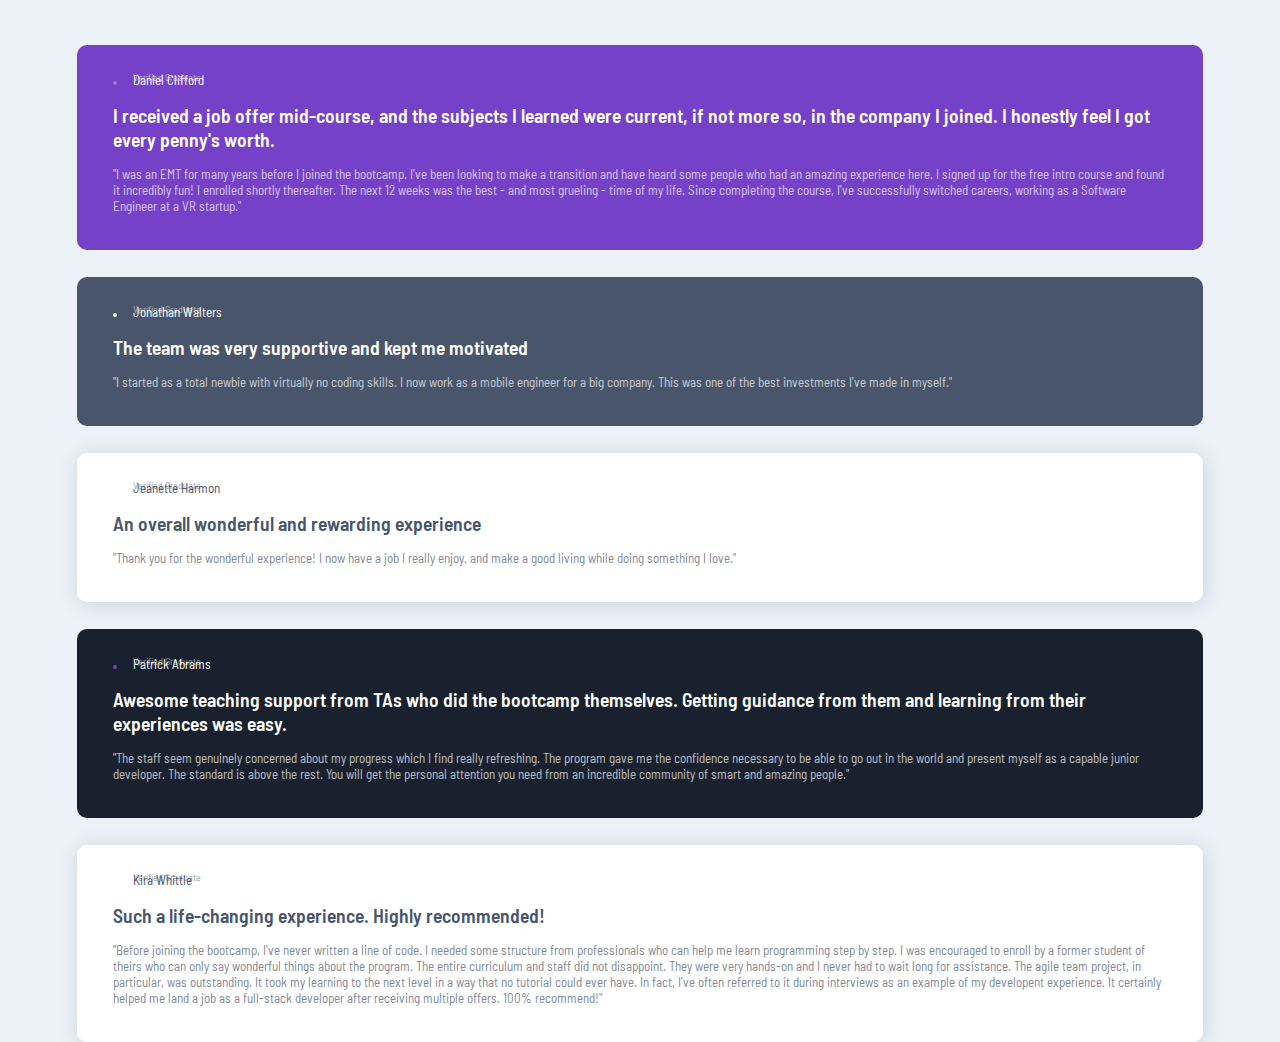
==== testimonials-grid-section-main/index.html @ 7d4dfe3a "Add files via upload" ====
<!DOCTYPE html>
<html lang="en">
<head>
  <meta charset="UTF-8">
  <meta name="viewport" content="width=device-width, initial-scale=1.0"> <!-- displays site properly based on user's device -->
  <link rel="preconnect" href="https://fonts.googleapis.com">
  <link rel="preconnect" href="https://fonts.gstatic.com" crossorigin>
  <link href="https://fonts.googleapis.com/css2?family=Barlow+Semi+Condensed:wght@500;600&display=swap" rel="stylesheet">
  <link rel="icon" type="image/png" sizes="32x32" href="./images/favicon-32x32.png">
  <link rel="stylesheet" type="text/css" href="./style.css">
  <title>Frontend Mentor | testimonials-grid-section-main</title>
</head>
<body>
  <main class="grid-container">
    <section class="user user-1">
      <div class="header">
        <img class="head" src="./images/image-daniel.jpg" alt="">
        <span class="user-name">Daniel Clifford</span>
        <span class="user-status">Verified Graduate</span>
      </div>
      <p class="title">I received a job offer mid-course, and the subjects I learned were current, if not more so, 
  in the company I joined. I honestly feel I got every penny's worth.</p>
      <p class="content">"I was an EMT for many years before I joined the bootcamp. I've been looking to make a 
        transition and have heard some people who had an amazing experience here. I signed up 
        for the free intro course and found it incredibly fun! I enrolled shortly thereafter. 
        The next 12 weeks was the best - and most grueling - time of my life. Since completing 
        the course, I've successfully switched careers, working as a Software Engineer at a VR startup."</p>
      <img id="big-quotation" src="./images/bg-pattern-quotation.svg" alt="">
    </section>
    <section class="user user-2">
      <div class="header">
        <img class="head" src="./images/image-jonathan.jpg" alt="">
        <span class="user-name">Jonathan Walters</span>
        <span class="user-status">Verified Graduate</span>
      </div>
      <p class="title">The team was very supportive and kept me motivated</p>
      <p class="content">"I started as a total newbie with virtually no coding skills. I now work as a mobile engineer 
        for a big company. This was one of the best investments I've made in myself."</p>
    </section>
    <section class="user user-3">
      <div class="header">
        <img class="head" src="./images/image-jeanette.jpg" alt="">
        <span class="user-name">Jeanette Harmon</span>
        <span class="user-status">Verified Graduate</span>
      </div>
      <p class="title">An overall wonderful and rewarding experience</p>
      <p class="content">"Thank you for the wonderful experience! I now have a job I really enjoy, and make a good living 
        while doing something I love."</p>
    </section>
    <section class="user user-4">
      <div class="header">
        <img class="head" src="./images/image-patrick.jpg" alt="">
        <span class="user-name">Patrick Abrams</span>
        <span class="user-status">Verified Graduate</span>
      </div>
      <p class="title">Awesome teaching support from TAs who did the bootcamp themselves. Getting guidance from them and 
        learning from their experiences was easy.</p>
      <p class="content">"The staff seem genuinely concerned about my progress which I find really refreshing. The program 
        gave me the confidence necessary to be able to go out in the world and present myself as a capable 
        junior developer. The standard is above the rest. You will get the personal attention you need from 
        an incredible community of smart and amazing people."</p>
    </section>
    <section class="user user-5">
      <div class="header">
        <img class="head" src="./images/image-kira.jpg" alt="">
        <span class="user-name">Kira Whittle</span>
        <span class="user-status">Verified Graduate</span>
      </div>
      <p class="title">Such a life-changing experience. Highly recommended!</p>
      <p class="content">"Before joining the bootcamp, I've never written a line of code. I needed some structure from 
        professionals who can help me learn programming step by step. I was encouraged to enroll by a former 
        student of theirs who can only say wonderful things about the program. The entire curriculum and staff 
        did not disappoint. They were very hands-on and I never had to wait long for assistance. The agile team 
        project, in particular, was outstanding. It took my learning to the next level in a way that no tutorial 
        could ever have. In fact, I've often referred to it during interviews as an example of my developent 
        experience. It certainly helped me land a job as a full-stack developer after receiving multiple offers. 
        100% recommend!"</p>
    </section>
  </main>
</body>
</html>
---- testimonials-grid-section-main/style.css ----
html {
    box-sizing: border-box;
    font-size: 13px;
    font-family: 'Barlow Semi Condensed', sans-serif;
}

*, *:after, *:before {
    box-sizing: inherit;
    padding: 0;
    margin: 0;
}

body {
    padding: 0 6%;
    background-color: #edf2f8;
}

.grid-container {
    margin: 5vh 0;
    display: grid;
    width: 100%;
    height: 100vh;
    justify-content: center;
    align-items: center;
    gap: 3vh;
}

.user-1 {
    position: relative;
}

#big-quotation {
    position: absolute;
    top: 0;
    right: 3vh;
    z-index: 0;
}

.user {
    border-radius: 10px;
    padding: 3vh 4vh 4vh 4vh;
}

.user-1, .user-2, .user-4 {
    color: white;
}

.user-1 .head {
    border: 2px solid #a075e3;
}

.user-2 .head, .user-3 .head, .user-5 .head {
    border: 2px solid white;
}

.user-4 .head {
    border: 2px solid hsl(263, 55%, 52%);
}

.user-1 {
    background-color: hsl(263, 55%, 52%);
}

.user-2 {
    background-color: hsl(217, 19%, 35%);
}

.user-3, .user-5 {
    background-color: white;
    color: hsl(217, 19%, 35%);
    box-shadow: 2px 2px 20px hsl(217, 19%, 35%, .2);

}

.user-4 {
    background-color: hsl(219, 29%, 14%);
}

.head {
    width: 32px;
    border-radius: 50%;
    margin-right: 13px;
}

.user-name {
    position: absolute;
    vertical-align: top;
}

.user-status {
    font-size: 10px;
    opacity: 50%;
    position: relative;
    bottom: 4px;
}

.header, .title {
    margin-bottom: 15px;
}

.title {
    position: inherit;
    font-size: 1.5rem;
    font-weight: 600;
    z-index: 2;
}

.content {
    opacity: 70%;
}

@media (min-width: 1440px) {
    .grid-container {
        grid-template-areas: "user-1 user-1 user-2 user-5"
                             "user-3 user-4 user-4 user-5";
    }

    #big-quotation {
        right: 15%;
    }

    .user-1, .user-2 {
        align-self: flex-end;
    }

    .user-3, .user-4 {
        align-self: flex-start;
    }

    .user-1 {
        grid-area: user-1;
        width: 37vw;
    }

    .user-2 {
        grid-area: user-2;
        width: 18vw;
    }

    .user-3 {
        grid-area: user-3;
        width: 17.5vw;
    }

    .user-4 {
        grid-area: user-4;
        width: 37.5vw;
    }

    .user-5 {
        grid-area: user-5;
        width: 17.1vw;
    }
}
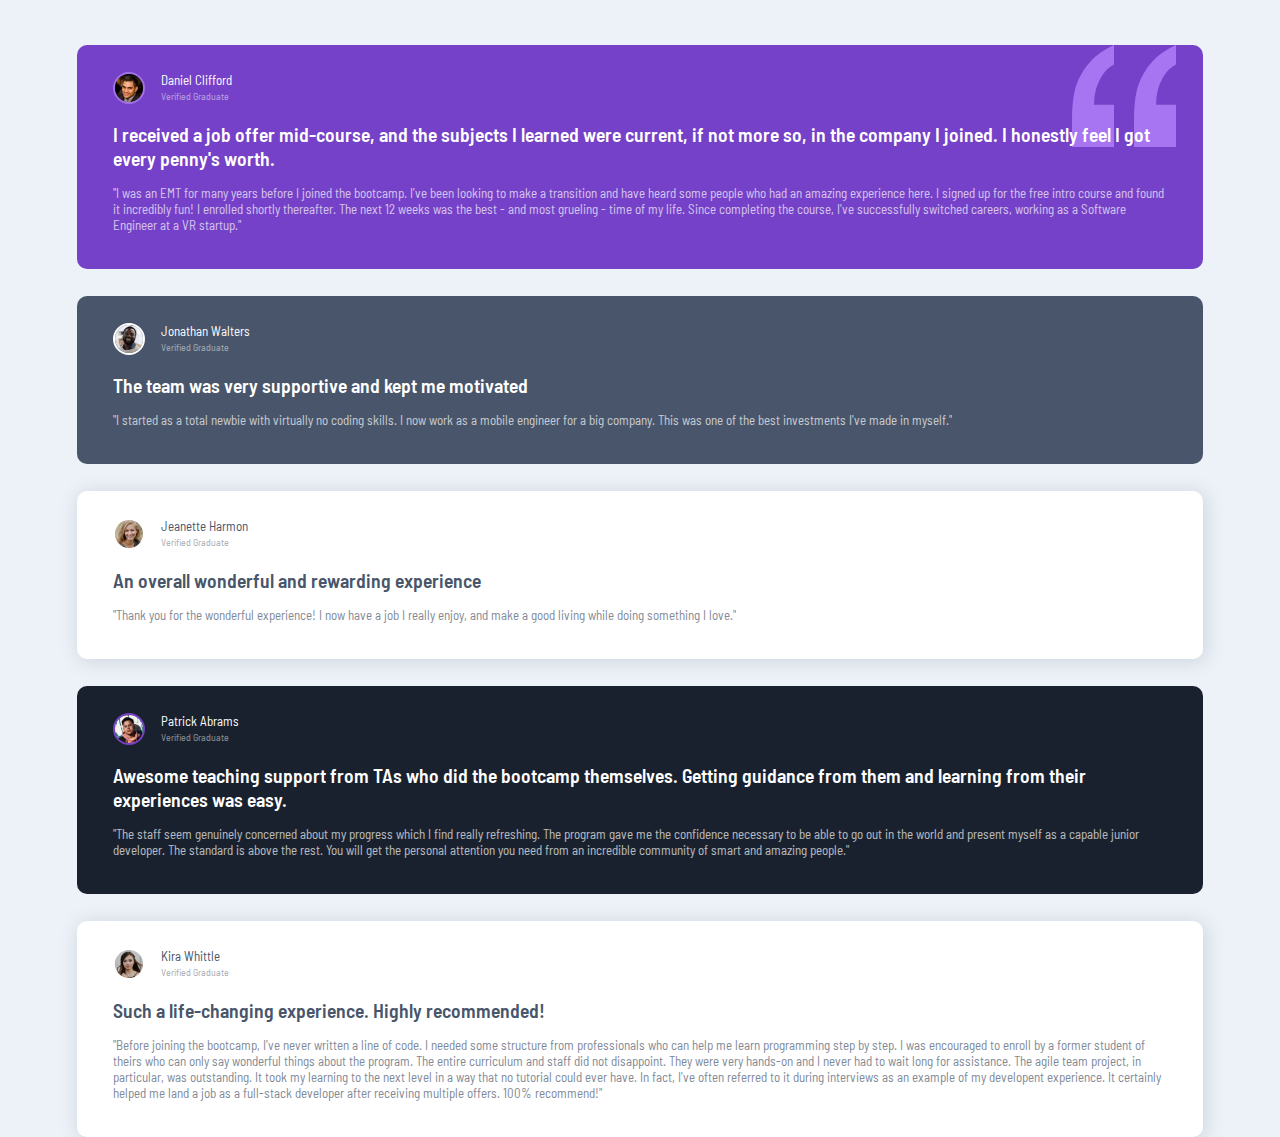
==== commit 90e144e2: "Fix the semantic using of section tag" ====
--- a/testimonials-grid-section-main/index.html
+++ b/testimonials-grid-section-main/index.html
@@ -12,7 +12,7 @@
 </head>
 <body>
   <main class="grid-container">
-    <section class="user user-1">
+    <div class="user user-1">
       <div class="header">
         <img class="head" src="./images/image-daniel.jpg" alt="">
         <span class="user-name">Daniel Clifford</span>
@@ -26,8 +26,8 @@
         The next 12 weeks was the best - and most grueling - time of my life. Since completing 
         the course, I've successfully switched careers, working as a Software Engineer at a VR startup."</p>
       <img id="big-quotation" src="./images/bg-pattern-quotation.svg" alt="">
-    </section>
-    <section class="user user-2">
+    </div>
+    <div class="user user-2">
       <div class="header">
         <img class="head" src="./images/image-jonathan.jpg" alt="">
         <span class="user-name">Jonathan Walters</span>
@@ -36,8 +36,8 @@
       <p class="title">The team was very supportive and kept me motivated</p>
       <p class="content">"I started as a total newbie with virtually no coding skills. I now work as a mobile engineer 
         for a big company. This was one of the best investments I've made in myself."</p>
-    </section>
-    <section class="user user-3">
+    </div>
+    <div class="user user-3">
       <div class="header">
         <img class="head" src="./images/image-jeanette.jpg" alt="">
         <span class="user-name">Jeanette Harmon</span>
@@ -46,8 +46,8 @@
       <p class="title">An overall wonderful and rewarding experience</p>
       <p class="content">"Thank you for the wonderful experience! I now have a job I really enjoy, and make a good living 
         while doing something I love."</p>
-    </section>
-    <section class="user user-4">
+    </div>
+    <div class="user user-4">
       <div class="header">
         <img class="head" src="./images/image-patrick.jpg" alt="">
         <span class="user-name">Patrick Abrams</span>
@@ -59,8 +59,8 @@
         gave me the confidence necessary to be able to go out in the world and present myself as a capable 
         junior developer. The standard is above the rest. You will get the personal attention you need from 
         an incredible community of smart and amazing people."</p>
-    </section>
-    <section class="user user-5">
+    </div>
+    <div class="user user-5">
       <div class="header">
         <img class="head" src="./images/image-kira.jpg" alt="">
         <span class="user-name">Kira Whittle</span>
@@ -75,7 +75,7 @@
         could ever have. In fact, I've often referred to it during interviews as an example of my developent 
         experience. It certainly helped me land a job as a full-stack developer after receiving multiple offers. 
         100% recommend!"</p>
-    </section>
+    </div>
   </main>
 </body>
-</html>+</html>
